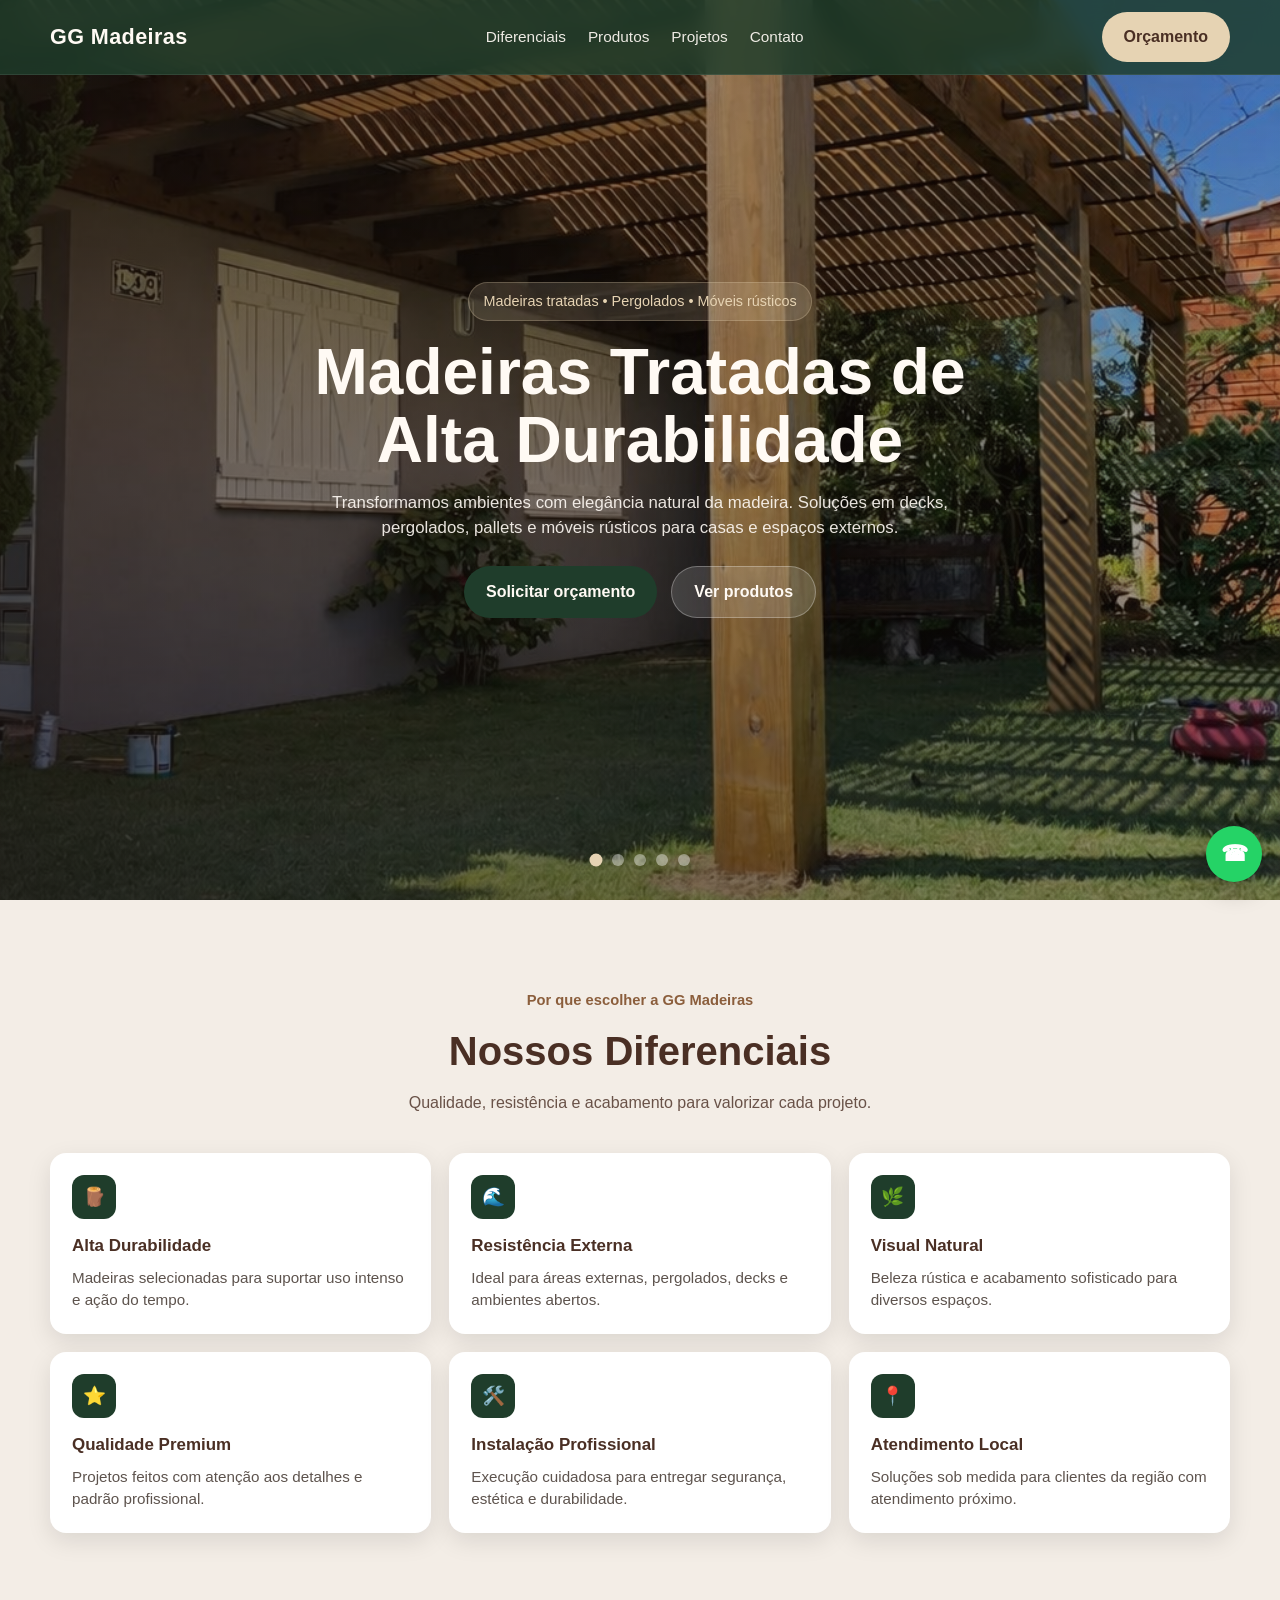
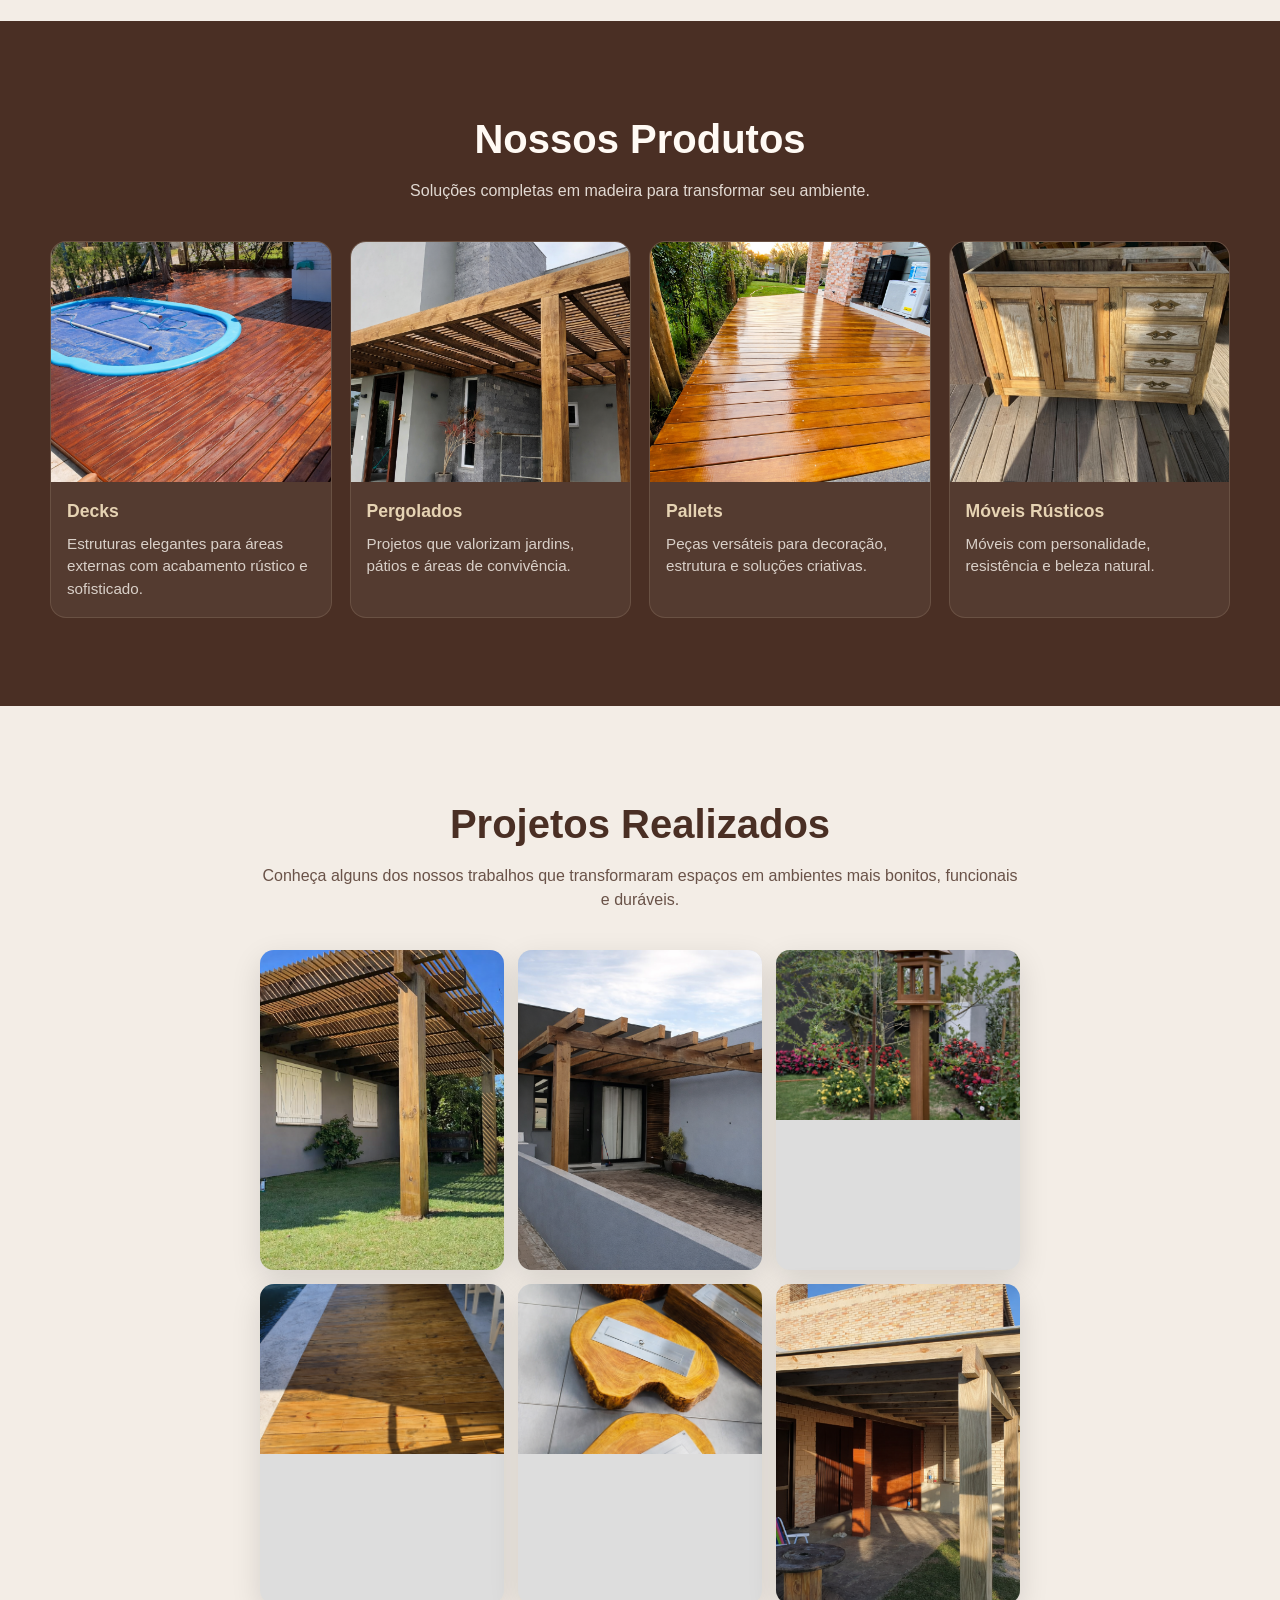
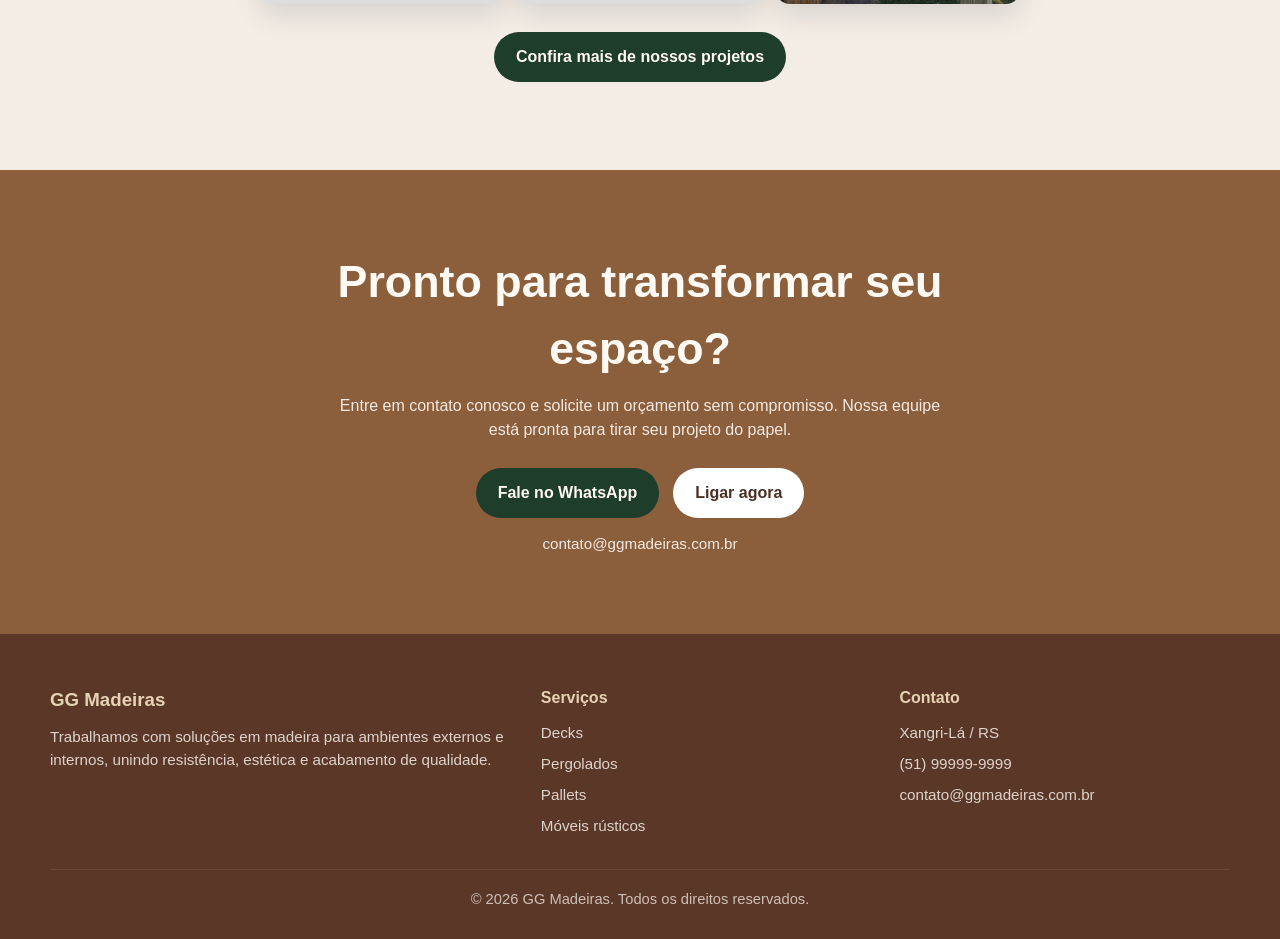
==== index.html @ 4f904985 "first commit" ====
<!doctype html>
<html lang="pt-BR">
  <head>
    <meta charset="UTF-8" />
    <meta name="viewport" content="width=device-width, initial-scale=1.0" />
    <title>GG Madeiras</title>
    <meta
      name="description"
      content="GG Madeiras - Madeiras tratadas, pergolados, pallets, móveis rústicos e projetos personalizados."
    />
    <link rel="stylesheet" href="style.css" />
  </head>
  <body>
    <header class="topbar">
      <div class="container nav">
        <a href="#" class="logo">GG Madeiras</a>

        <nav class="menu">
          <a href="#diferenciais">Diferenciais</a>
          <a href="#produtos">Produtos</a>
          <a href="#projetos">Projetos</a>
          <a href="#contato">Contato</a>
        </nav>

        <a
          class="btn btn-nav"
          href="https://wa.me/5551999999999"
          target="_blank"
          rel="noopener noreferrer"
        >
          Orçamento
        </a>
      </div>
    </header>

    <main>
      <!-- HERO / CARROSSEL -->
      <section class="hero">
        <div class="hero-carousel">
          <div class="hero-slide active">
            <img src="img/pergolado1.png" alt="Pergolado GG Madeiras 1" />
          </div>

          <div class="hero-slide">
            <img src="img/pergolado2.png" alt="Pergolado GG Madeiras 2" />
          </div>

          <div class="hero-slide">
            <img src="img/pergolado3.png" alt="Pergolado GG Madeiras 3" />
          </div>

          <div class="hero-slide">
            <img
              src="img/casaPassarinho.png"
              alt="Casa de passarinho em madeira"
            />
          </div>

          <div class="hero-slide">
            <img src="img/movel1.png" alt="Móvel rústico de madeira" />
          </div>

          <div class="hero-overlay"></div>

          <div class="hero-content container">
            <span class="hero-badge"
              >Madeiras tratadas • Pergolados • Móveis rústicos</span
            >
            <h1>Madeiras Tratadas de Alta Durabilidade</h1>
            <p>
              Transformamos ambientes com elegância natural da madeira. Soluções
              em decks, pergolados, pallets e móveis rústicos para casas e
              espaços externos.
            </p>

            <div class="hero-actions">
              <a
                href="https://wa.me/5551999999999"
                target="_blank"
                rel="noopener noreferrer"
                class="btn btn-primary"
              >
                Solicitar orçamento
              </a>

              <a href="#produtos" class="btn btn-secondary"> Ver produtos </a>
            </div>
          </div>

          <div class="hero-dots">
            <button
              class="dot active"
              data-slide="0"
              aria-label="Slide 1"
            ></button>
            <button class="dot" data-slide="1" aria-label="Slide 2"></button>
            <button class="dot" data-slide="2" aria-label="Slide 3"></button>
            <button class="dot" data-slide="3" aria-label="Slide 4"></button>
            <button class="dot" data-slide="4" aria-label="Slide 5"></button>
          </div>
        </div>
      </section>

      <!-- DIFERENCIAIS -->
      <section class="section section-light" id="diferenciais">
        <div class="container">
          <div class="section-heading">
            <span class="section-kicker">Por que escolher a GG Madeiras</span>
            <h2>Nossos Diferenciais</h2>
            <p>
              Qualidade, resistência e acabamento para valorizar cada projeto.
            </p>
          </div>

          <div class="features-grid">
            <article class="feature-card">
              <div class="feature-icon">🪵</div>
              <h3>Alta Durabilidade</h3>
              <p>
                Madeiras selecionadas para suportar uso intenso e ação do tempo.
              </p>
            </article>

            <article class="feature-card">
              <div class="feature-icon">🌊</div>
              <h3>Resistência Externa</h3>
              <p>
                Ideal para áreas externas, pergolados, decks e ambientes
                abertos.
              </p>
            </article>

            <article class="feature-card">
              <div class="feature-icon">🌿</div>
              <h3>Visual Natural</h3>
              <p>
                Beleza rústica e acabamento sofisticado para diversos espaços.
              </p>
            </article>

            <article class="feature-card">
              <div class="feature-icon">⭐</div>
              <h3>Qualidade Premium</h3>
              <p>
                Projetos feitos com atenção aos detalhes e padrão profissional.
              </p>
            </article>

            <article class="feature-card">
              <div class="feature-icon">🛠️</div>
              <h3>Instalação Profissional</h3>
              <p>
                Execução cuidadosa para entregar segurança, estética e
                durabilidade.
              </p>
            </article>

            <article class="feature-card">
              <div class="feature-icon">📍</div>
              <h3>Atendimento Local</h3>
              <p>
                Soluções sob medida para clientes da região com atendimento
                próximo.
              </p>
            </article>
          </div>
        </div>
      </section>

      <!-- PRODUTOS -->
      <section class="section section-dark" id="produtos">
        <div class="container">
          <div class="section-heading section-heading-light">
            <h2>Nossos Produtos</h2>
            <p>Soluções completas em madeira para transformar seu ambiente.</p>
          </div>

          <div class="products-grid">
            <article class="product-card">
              <img src="img/palete4.png" alt="Decks de madeira" />
              <div class="product-card-content">
                <h3>Decks</h3>
                <p>
                  Estruturas elegantes para áreas externas com acabamento
                  rústico e sofisticado.
                </p>
              </div>
            </article>

            <article class="product-card">
              <img src="img/pergolado4.png" alt="Pergolados de madeira" />
              <div class="product-card-content">
                <h3>Pergolados</h3>
                <p>
                  Projetos que valorizam jardins, pátios e áreas de convivência.
                </p>
              </div>
            </article>

            <article class="product-card">
              <img
                src="img/palete2.png"
                alt="Pallets e estruturas em madeira"
              />
              <div class="product-card-content">
                <h3>Pallets</h3>
                <p>
                  Peças versáteis para decoração, estrutura e soluções
                  criativas.
                </p>
              </div>
            </article>

            <article class="product-card">
              <img src="img/movel3.png" alt="Móveis rústicos de madeira" />
              <div class="product-card-content">
                <h3>Móveis Rústicos</h3>
                <p>Móveis com personalidade, resistência e beleza natural.</p>
              </div>
            </article>
          </div>
        </div>
      </section>

      <!-- PROJETOS -->
      <section class="section section-light" id="projetos">
        <div class="container">
          <div class="section-heading">
            <h2>Projetos Realizados</h2>
            <p>
              Conheça alguns dos nossos trabalhos que transformaram espaços em
              ambientes mais bonitos, funcionais e duráveis.
            </p>
          </div>

          <div class="projects-masonry">
            <div class="project-item tall">
              <img src="img/pergolado1.png" alt="Projeto pergolado 1" />
            </div>

            <div class="project-item tall">
              <img src="img/pergolado2.png" alt="Projeto pergolado 2" />
            </div>

            <div class="project-item">
              <img
                src="img/casaPassarinho.png"
                alt="Casa de passarinho em madeira"
              />
            </div>

            <div class="project-item">
              <img src="img/palete1.png" alt="Projeto com pallets em madeira" />
            </div>

            <div class="project-item">
              <img src="img/movel2.png" alt="Móvel rústico em madeira" />
            </div>

            <div class="project-item tall">
              <img src="img/pergolado3.png" alt="Projeto pergolado 3" />
            </div>
          </div>

          <div class="projects-more">
            <a href="projetos.html" class="btn btn-primary">
              Confira mais de nossos projetos
            </a>
          </div>
        </div>
      </section>

      <!-- CTA -->
      <section class="cta-section" id="contato">
        <div class="container cta-box">
          <h2>Pronto para transformar seu espaço?</h2>
          <p>
            Entre em contato conosco e solicite um orçamento sem compromisso.
            Nossa equipe está pronta para tirar seu projeto do papel.
          </p>

          <div class="cta-actions">
            <a
              href="https://wa.me/5551999999999"
              target="_blank"
              rel="noopener noreferrer"
              class="btn btn-whatsapp"
            >
              Fale no WhatsApp
            </a>

            <a href="mailto:contato@ggmadeiras.com.br" class="btn btn-light">
              Ligar agora
            </a>
          </div>

          <span class="cta-mini">contato@ggmadeiras.com.br</span>
        </div>
      </section>
    </main>

    <footer class="footer">
      <div class="container footer-grid">
        <div>
          <h3>GG Madeiras</h3>
          <p>
            Trabalhamos com soluções em madeira para ambientes externos e
            internos, unindo resistência, estética e acabamento de qualidade.
          </p>
        </div>

        <div>
          <h4>Serviços</h4>
          <ul>
            <li>Decks</li>
            <li>Pergolados</li>
            <li>Pallets</li>
            <li>Móveis rústicos</li>
          </ul>
        </div>

        <div>
          <h4>Contato</h4>
          <ul>
            <li>Xangri-Lá / RS</li>
            <li>(51) 99999-9999</li>
            <li>contato@ggmadeiras.com.br</li>
          </ul>
        </div>
      </div>

      <div class="container footer-bottom">
        <p>© 2026 GG Madeiras. Todos os direitos reservados.</p>
      </div>
    </footer>

    <a
      href="https://wa.me/5551999999999"
      target="_blank"
      rel="noopener noreferrer"
      class="whatsapp-float"
      aria-label="Falar no WhatsApp"
    >
      ☎
    </a>

    <script src="script.js"></script>
  </body>
</html>
---- style.css ----
:root {
  --brown-dark: #4a2f24;
  --cream-light: #f3ede6;
  --green-dark: #1f3d2b;
  --brown-medium: #8b5e3c;
  --cream-warm: #e6d3b3;

  --text-dark: #2f221b;
  --text-light: #fffaf4;
  --shadow-soft: 0 10px 30px rgba(0, 0, 0, 0.12);
  --shadow-card: 0 8px 24px rgba(0, 0, 0, 0.1);
  --radius-lg: 24px;
  --radius-md: 16px;
  --radius-sm: 12px;
  --container: 1180px;
}

* {
  margin: 0;
  padding: 0;
  box-sizing: border-box;
}

html {
  scroll-behavior: smooth;
}

body {
  font-family: Arial, Helvetica, sans-serif;
  background: var(--cream-light);
  color: var(--text-dark);
  line-height: 1.5;
}

img {
  display: block;
  width: 100%;
}

a {
  text-decoration: none;
  color: inherit;
}

ul {
  list-style: none;
}

.container {
  width: min(100% - 32px, var(--container));
  margin: 0 auto;
}

/* TOPO */
.topbar {
  position: fixed;
  top: 0;
  left: 0;
  width: 100%;
  z-index: 50;
  background: rgba(31, 61, 43, 0.82);
  backdrop-filter: blur(10px);
  border-bottom: 1px solid rgba(255, 255, 255, 0.08);
}

.nav {
  min-height: 74px;
  display: flex;
  align-items: center;
  justify-content: space-between;
  gap: 18px;
}

.logo {
  font-size: 1.35rem;
  font-weight: 800;
  color: var(--text-light);
  letter-spacing: 0.4px;
}

.menu {
  display: flex;
  align-items: center;
  gap: 22px;
}

.menu a {
  color: rgba(255, 250, 244, 0.92);
  font-size: 0.96rem;
  transition: 0.25s ease;
}

.menu a:hover {
  color: var(--cream-warm);
}

.btn {
  display: inline-flex;
  align-items: center;
  justify-content: center;
  padding: 13px 22px;
  border-radius: 999px;
  font-weight: 700;
  transition: 0.25s ease;
  border: none;
  cursor: pointer;
}

.btn-nav {
  background: var(--cream-warm);
  color: var(--brown-dark);
}

.btn-nav:hover {
  transform: translateY(-2px);
}

/* HERO */
.hero {
  position: relative;
}

.hero-carousel {
  position: relative;
  height: 100vh;
  min-height: 760px;
  overflow: hidden;
  background: var(--brown-dark);
}

.hero-slide {
  position: absolute;
  inset: 0;
  opacity: 0;
  transition: opacity 1s ease;
}

.hero-slide.active {
  opacity: 1;
  z-index: 1;
}

.hero-slide img {
  width: 100%;
  height: 100%;
  object-fit: cover;
}

.hero-overlay {
  position: absolute;
  inset: 0;
  z-index: 2;
  background:
    linear-gradient(to right, rgba(30, 16, 10, 0.55), rgba(30, 16, 10, 0.15)),
    linear-gradient(to top, rgba(0, 0, 0, 0.28), rgba(0, 0, 0, 0.1));
}

.hero-content {
  position: relative;
  z-index: 3;
  height: 100%;
  display: flex;
  flex-direction: column;
  justify-content: center;
  align-items: center;
  color: var(--text-light);
  text-align: center;
}

.hero-badge {
  display: inline-block;
  margin-bottom: 18px;
  padding: 8px 14px;
  border-radius: 999px;
  background: rgba(230, 211, 179, 0.16);
  border: 1px solid rgba(230, 211, 179, 0.25);
  color: var(--cream-warm);
  font-size: 0.9rem;
}

.hero-content h1 {
  font-size: clamp(2.1rem, 5vw, 4rem);
  line-height: 1.05;
  max-width: 760px;
  margin-bottom: 16px;
  font-weight: 800;
}

.hero-content p {
  max-width: 640px;
  font-size: 1.05rem;
  color: rgba(255, 250, 244, 0.9);
  margin-bottom: 26px;
}

.hero-actions {
  display: flex;
  gap: 14px;
  flex-wrap: wrap;
  justify-content: center;
}

.btn-primary {
  background: var(--green-dark);
  color: var(--text-light);
}

.btn-primary:hover {
  background: #163021;
  transform: translateY(-2px);
}

.btn-secondary {
  background: rgba(255, 255, 255, 0.14);
  color: var(--text-light);
  border: 1px solid rgba(255, 255, 255, 0.28);
}

.btn-secondary:hover {
  background: rgba(255, 255, 255, 0.2);
}

.hero-dots {
  position: absolute;
  z-index: 4;
  left: 50%;
  bottom: 34px;
  transform: translateX(-50%);
  display: flex;
  gap: 10px;
}

.dot {
  width: 12px;
  height: 12px;
  border-radius: 50%;
  border: none;
  background: rgba(255, 255, 255, 0.4);
  cursor: pointer;
  transition: 0.25s ease;
}

.dot.active {
  background: var(--cream-warm);
  transform: scale(1.08);
}

/* SEÇÕES */
.section {
  padding: 88px 0;
}

.section-light {
  background: var(--cream-light);
}

.section-dark {
  background: var(--brown-dark);
}

.section-heading {
  text-align: center;
  max-width: 760px;
  margin: 0 auto 38px;
}

.section-heading h2 {
  font-size: clamp(1.8rem, 4vw, 2.5rem);
  color: var(--brown-dark);
  margin-bottom: 10px;
}

.section-heading p {
  color: rgba(74, 47, 36, 0.82);
  font-size: 1rem;
}

.section-kicker {
  display: inline-block;
  margin-bottom: 10px;
  color: var(--brown-medium);
  font-weight: 700;
  font-size: 0.92rem;
}

.section-heading-light h2,
.section-heading-light p {
  color: var(--text-light);
}

.section-heading-light p {
  color: rgba(255, 250, 244, 0.84);
}

/* DIFERENCIAIS */
.features-grid {
  display: grid;
  grid-template-columns: repeat(3, 1fr);
  gap: 18px;
}

.feature-card {
  background: #ffffff;
  border-radius: var(--radius-md);
  padding: 22px;
  box-shadow: var(--shadow-card);
}

.feature-icon {
  width: 44px;
  height: 44px;
  border-radius: 12px;
  display: grid;
  place-items: center;
  background: var(--green-dark);
  color: white;
  font-size: 1.15rem;
  margin-bottom: 14px;
}

.feature-card h3 {
  font-size: 1.06rem;
  color: var(--brown-dark);
  margin-bottom: 8px;
}

.feature-card p {
  font-size: 0.95rem;
  color: rgba(47, 34, 27, 0.78);
}

/* PRODUTOS */
.products-grid {
  display: grid;
  grid-template-columns: repeat(4, 1fr);
  gap: 18px;
}

.product-card {
  background: rgba(255, 255, 255, 0.06);
  border-radius: var(--radius-md);
  overflow: hidden;
  border: 1px solid rgba(230, 211, 179, 0.14);
  transition: 0.3s ease;
}

.product-card:hover {
  transform: translateY(-6px);
  box-shadow: 0 14px 30px rgba(0, 0, 0, 0.18);
}

.product-card img {
  height: 240px;
  object-fit: cover;
}

.product-card-content {
  padding: 16px;
}

.product-card h3 {
  color: var(--cream-warm);
  margin-bottom: 8px;
  font-size: 1.1rem;
}

.product-card p {
  color: rgba(255, 250, 244, 0.78);
  font-size: 0.95rem;
}

/* PROJETOS */
.projects-masonry {
  display: grid;
  grid-template-columns: repeat(3, 1fr);
  gap: 14px;
  max-width: 760px;
  margin: 0 auto;
}

.project-item {
  border-radius: 14px;
  overflow: hidden;
  box-shadow: var(--shadow-soft);
  background: #ddd;
}

.project-item img {
  height: 170px;
  object-fit: cover;
  transition: 0.35s ease;
}

.project-item.tall img {
  height: 320px;
}

.project-item:hover img {
  transform: scale(1.04);
}

/* CTA */
.cta-section {
  background: var(--brown-medium);
  padding: 78px 0;
}

.cta-box {
  text-align: center;
  color: var(--text-light);
  max-width: 760px;
}

.cta-box h2 {
  font-size: clamp(1.9rem, 4vw, 2.8rem);
  margin-bottom: 12px;
}

.cta-box p {
  color: rgba(255, 250, 244, 0.9);
  max-width: 620px;
  margin: 0 auto 26px;
}

.cta-actions {
  display: flex;
  gap: 14px;
  justify-content: center;
  flex-wrap: wrap;
  margin-bottom: 14px;
}

.btn-whatsapp {
  background: var(--green-dark);
  color: var(--text-light);
}

.btn-whatsapp:hover {
  background: #163021;
}

.btn-light {
  background: #fff;
  color: var(--brown-dark);
}

.cta-mini {
  display: inline-block;
  font-size: 0.95rem;
  color: rgba(255, 250, 244, 0.9);
}

/* FOOTER */
.footer {
  background: #5b3727;
  color: rgba(255, 250, 244, 0.9);
  padding: 52px 0 20px;
}

.footer-grid {
  display: grid;
  grid-template-columns: 1.4fr 1fr 1fr;
  gap: 28px;
  margin-bottom: 24px;
}

.footer h3,
.footer h4 {
  color: var(--cream-warm);
  margin-bottom: 12px;
}

.footer p,
.footer li {
  color: rgba(255, 250, 244, 0.8);
  font-size: 0.95rem;
  margin-bottom: 8px;
}

.footer-bottom {
  border-top: 1px solid rgba(255, 255, 255, 0.08);
  padding-top: 18px;
  text-align: center;
}

.footer-bottom p {
  font-size: 0.92rem;
  color: rgba(255, 250, 244, 0.7);
}

/* WHATS */
.whatsapp-float {
  position: fixed;
  right: 18px;
  bottom: 18px;
  width: 56px;
  height: 56px;
  border-radius: 50%;
  background: #25d366;
  color: white;
  display: grid;
  place-items: center;
  font-size: 1.35rem;
  font-weight: 800;
  box-shadow: 0 10px 24px rgba(0, 0, 0, 0.22);
  z-index: 60;
}

/* RESPONSIVO */
@media (max-width: 1024px) {
  .products-grid {
    grid-template-columns: repeat(2, 1fr);
  }

  .features-grid {
    grid-template-columns: repeat(2, 1fr);
  }

  .footer-grid {
    grid-template-columns: 1fr 1fr;
  }
}

@media (max-width: 820px) {
  .menu {
    display: none;
  }

  .hero-carousel {
    min-height: 680px;
  }

  .hero-content {
    padding-top: 70px;
  }

  .section {
    padding: 72px 0;
  }

  .projects-masonry {
    grid-template-columns: repeat(2, 1fr);
    max-width: 100%;
  }

  .project-item.tall img {
    height: 240px;
  }

  .project-item img {
    height: 160px;
  }
}

@media (max-width: 640px) {
  .container {
    width: min(100% - 22px, var(--container));
  }

  .nav {
    min-height: 66px;
  }

  .logo {
    font-size: 1.12rem;
  }

  .btn-nav {
    padding: 10px 14px;
    font-size: 0.88rem;
  }

  .hero-carousel {
    height: 100svh;
    min-height: 620px;
  }

  .hero-badge {
    font-size: 0.78rem;
    padding: 7px 12px;
  }

  .hero-content h1 {
    font-size: 2rem;
  }

  .hero-content p {
    font-size: 0.95rem;
    max-width: 95%;
  }

  .hero-actions {
    flex-direction: column;
    width: 100%;
    max-width: 280px;
  }

  .hero-actions .btn {
    width: 100%;
  }

  .hero-dots {
    bottom: 22px;
  }

  .features-grid,
  .products-grid,
  .footer-grid,
  .projects-masonry {
    grid-template-columns: 1fr;
  }

  .feature-card,
  .product-card {
    border-radius: 14px;
  }

  .product-card img {
    height: 220px;
  }

  .project-item img,
  .project-item.tall img {
    height: 220px;
  }

  .cta-actions {
    flex-direction: column;
    max-width: 280px;
    margin: 0 auto 14px;
  }

  .cta-actions .btn {
    width: 100%;
  }

  .footer {
    padding-bottom: 90px;
  }
}

/* BOTÃO ABAIXO DOS PROJETOS NA LANDING */
.projects-more {
  margin-top: 28px;
  display: flex;
  justify-content: center;
}

/* PÁGINA DE PROJETOS */
.projects-page {
  padding-top: 74px;
}

.projects-hero {
  position: relative;
  min-height: 420px;
  display: flex;
  align-items: center;
  background:
    linear-gradient(rgba(31, 61, 43, 0.55), rgba(31, 61, 43, 0.55)),
    url("img/pergolado4.jpg") center/cover no-repeat;
}

.projects-hero-overlay {
  position: absolute;
  inset: 0;
  background: linear-gradient(
    to right,
    rgba(74, 47, 36, 0.3),
    rgba(74, 47, 36, 0.15)
  );
}

.projects-hero-content {
  position: relative;
  z-index: 2;
  color: var(--text-light);
  text-align: center;
}

.projects-hero-content h1 {
  font-size: clamp(2.2rem, 5vw, 4rem);
  margin-bottom: 12px;
}

.projects-hero-content p {
  max-width: 680px;
  margin: 0 auto 24px;
  color: rgba(255, 250, 244, 0.92);
  font-size: 1rem;
}

.gallery-grid {
  display: grid;
  grid-template-columns: repeat(4, 1fr);
  gap: 18px;
}

.gallery-card {
  border-radius: 16px;
  overflow: hidden;
  background: #fff;
  box-shadow: var(--shadow-card);
  transition: 0.3s ease;
}

.gallery-card:hover {
  transform: translateY(-6px);
}

.gallery-card img {
  width: 100%;
  height: 260px;
  object-fit: cover;
}

@media (max-width: 1024px) {
  .gallery-grid {
    grid-template-columns: repeat(3, 1fr);
  }
}

@media (max-width: 820px) {
  .projects-page {
    padding-top: 66px;
  }

  .projects-hero {
    min-height: 360px;
  }

  .gallery-grid {
    grid-template-columns: repeat(2, 1fr);
  }
}

@media (max-width: 640px) {
  .projects-hero {
    min-height: 320px;
  }

  .projects-hero-content h1 {
    font-size: 2rem;
  }

  .projects-hero-content p {
    font-size: 0.95rem;
  }

  .gallery-grid {
    grid-template-columns: 1fr;
    gap: 16px;
  }

  .gallery-card img {
    height: 220px;
  }
}
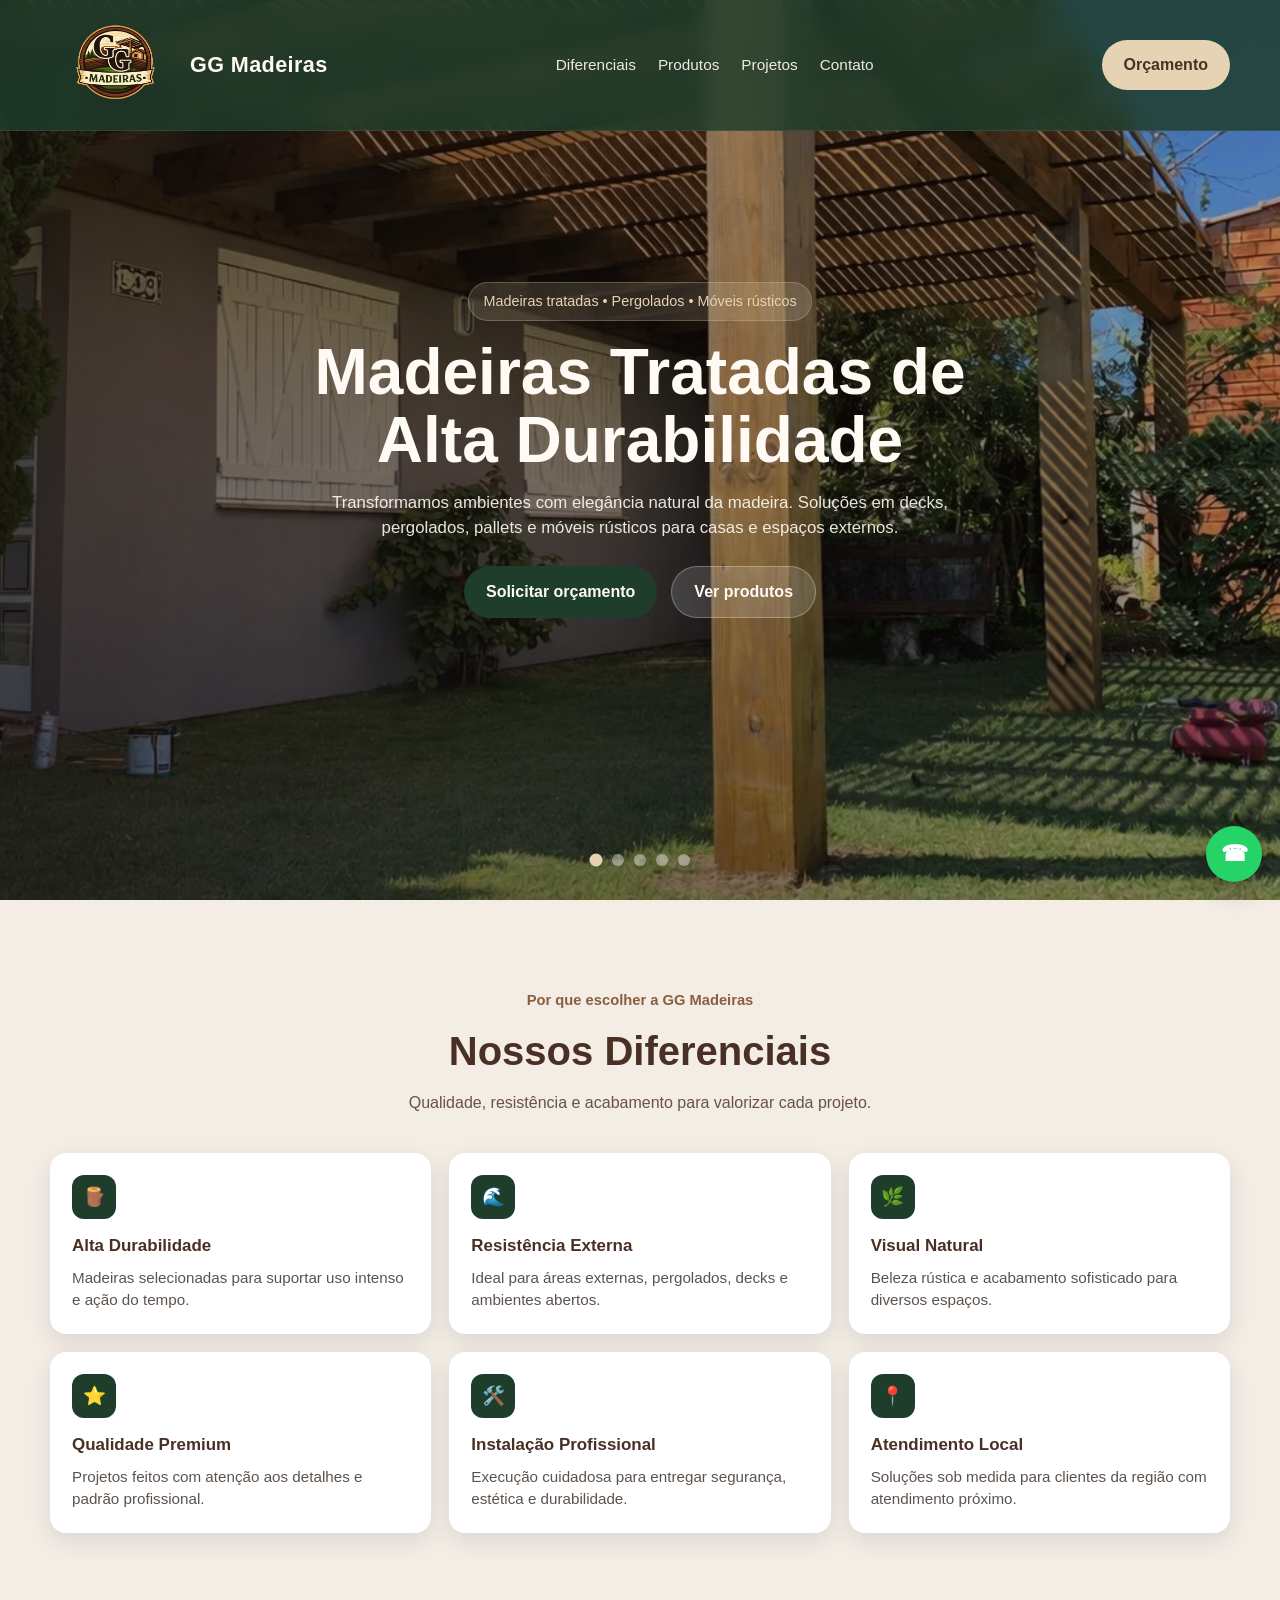
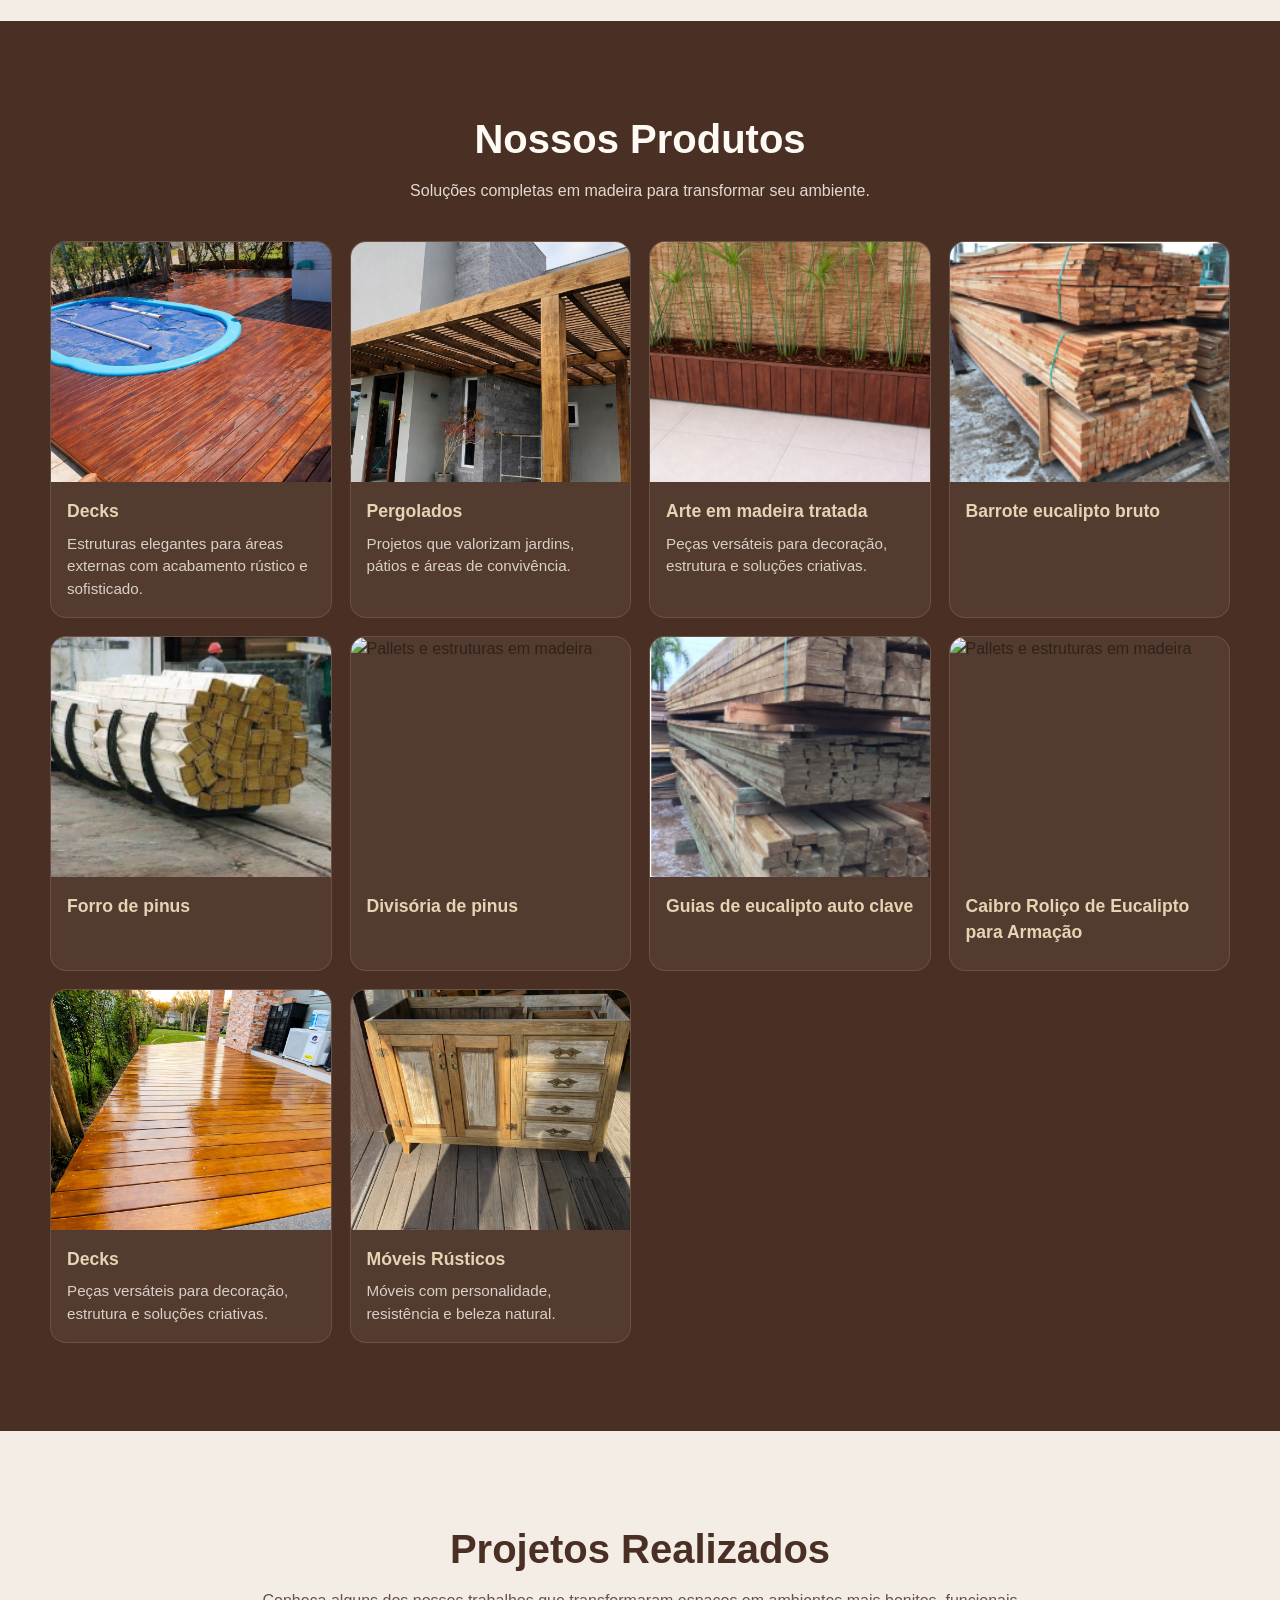
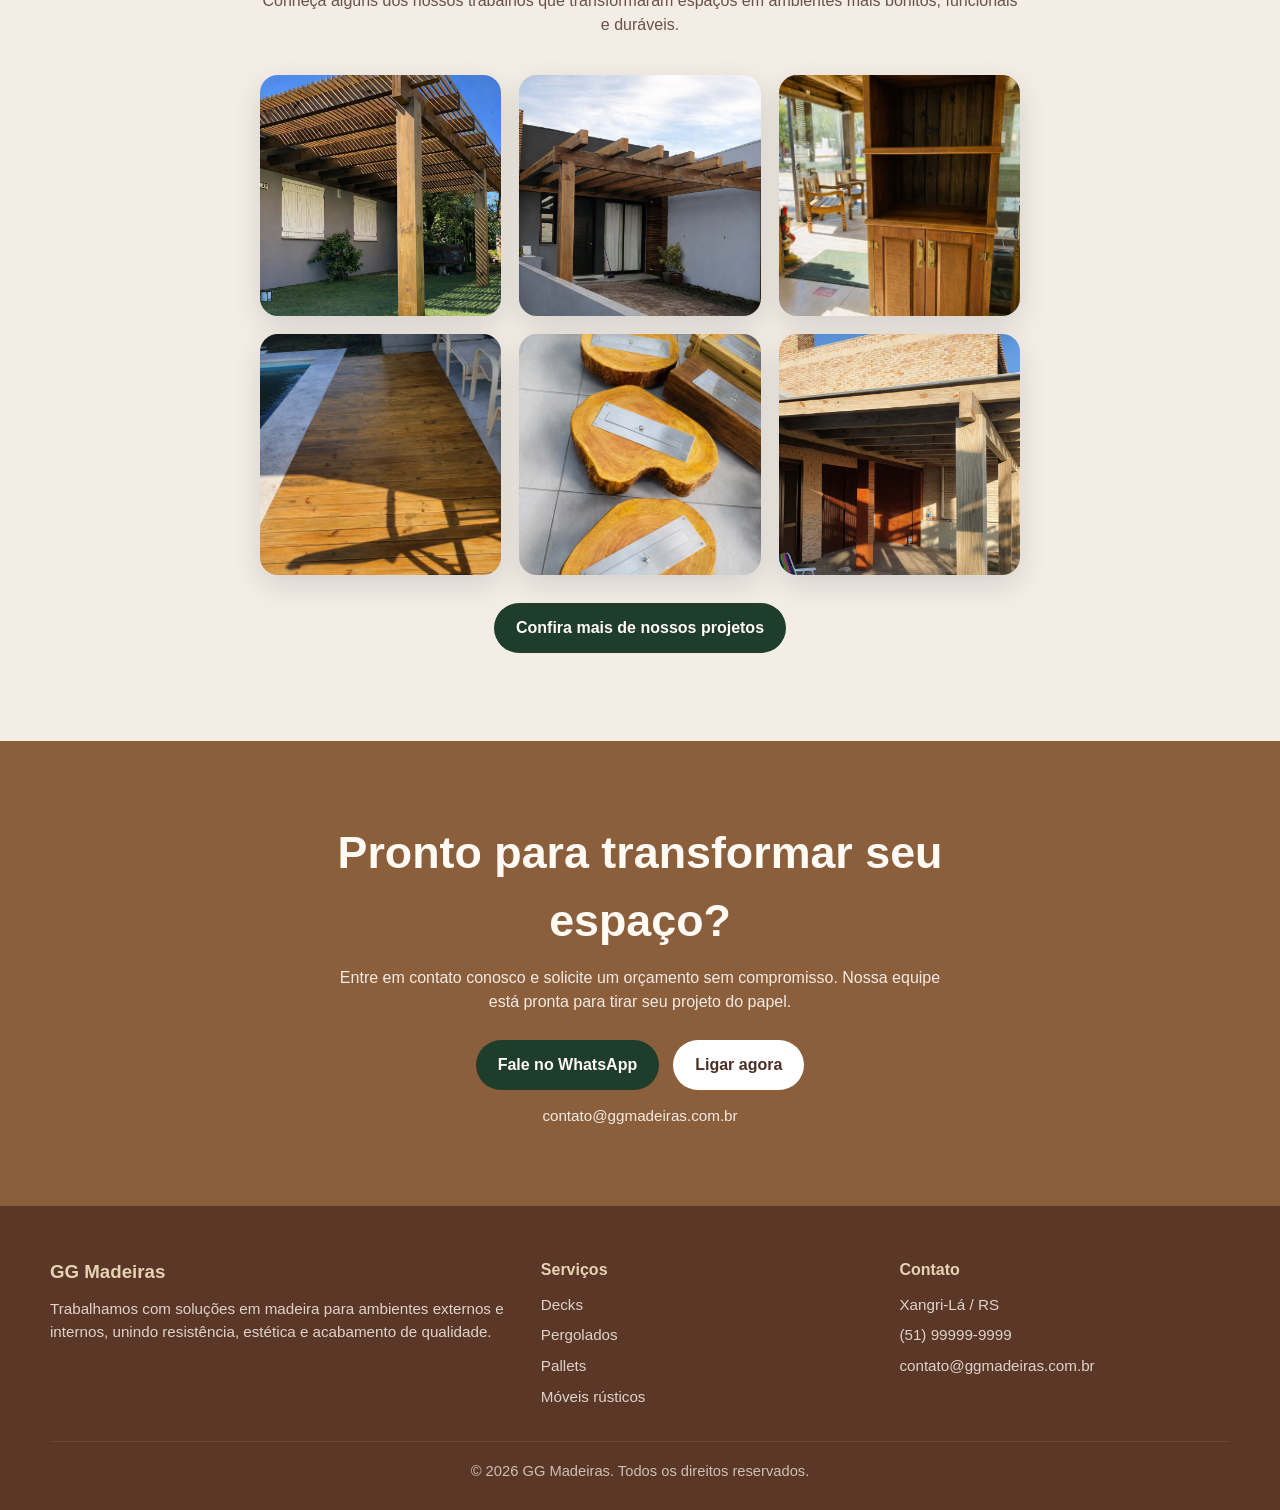
==== commit 4d4a8462: "manutenção de ux/ui" ====
--- a/index.html
+++ b/index.html
@@ -3,17 +3,21 @@
   <head>
     <meta charset="UTF-8" />
     <meta name="viewport" content="width=device-width, initial-scale=1.0" />
-    <title>GG Madeiras</title>
+    <title>GG Madeiras - Xangri-Lá</title>
     <meta
       name="description"
       content="GG Madeiras - Madeiras tratadas, pergolados, pallets, móveis rústicos e projetos personalizados."
     />
     <link rel="stylesheet" href="style.css" />
+    <link rel="icon" type="image/png" href="img/logoPNG.png" />
   </head>
   <body>
     <header class="topbar">
       <div class="container nav">
-        <a href="#" class="logo">GG Madeiras</a>
+        <a href="#" class="logo">
+          <img src="img/logoPNG.png" alt="Logo GG Madeiras" />
+          <span>GG Madeiras</span>
+        </a>
 
         <nav class="menu">
           <a href="#diferenciais">Diferenciais</a>
@@ -199,11 +203,80 @@
 
             <article class="product-card">
               <img
+                src="img/produto1.png"
+                alt="Pallets e estruturas em madeira"
+              />
+              <div class="product-card-content">
+                <h3>Arte em madeira tratada</h3>
+                <p>
+                  Peças versáteis para decoração, estrutura e soluções
+                  criativas.
+                </p>
+              </div>
+            </article>
+
+            <article class="product-card">
+              <img
+                src="img/produto2.png"
+                alt="Pallets e estruturas em madeira"
+              />
+              <div class="product-card-content">
+                <h3>Barrote eucalipto bruto</h3>
+                <p></p>
+              </div>
+            </article>
+
+            <article class="product-card">
+              <img
+                src="img/produto3.png"
+                alt="Pallets e estruturas em madeira"
+              />
+              <div class="product-card-content">
+                <h3>Forro de pinus</h3>
+                <p></p>
+              </div>
+            </article>
+
+            <article class="product-card">
+              <img
+                src="img/produto4.png"
+                alt="Pallets e estruturas em madeira"
+              />
+              <div class="product-card-content">
+                <h3>Divisória de pinus</h3>
+                <p></p>
+              </div>
+            </article>
+
+            <article class="product-card">
+              <img
+                src="img/produto5.png"
+                alt="Pallets e estruturas em madeira"
+              />
+              <div class="product-card-content">
+                <h3>Guias de eucalipto auto clave</h3>
+                <p></p>
+              </div>
+            </article>
+
+            <article class="product-card">
+              <img
+                src="img/produto6.png"
+                alt="Pallets e estruturas em madeira"
+              />
+              <div class="product-card-content">
+                <h3>Caibro Roliço de Eucalipto para Armação</h3>
+                <p></p>
+              </div>
+            </article>
+
+            <article class="product-card">
+              <img
                 src="img/palete2.png"
                 alt="Pallets e estruturas em madeira"
               />
               <div class="product-card-content">
-                <h3>Pallets</h3>
+                <h3>Decks</h3>
                 <p>
                   Peças versáteis para decoração, estrutura e soluções
                   criativas.
@@ -244,8 +317,8 @@
 
             <div class="project-item">
               <img
-                src="img/casaPassarinho.png"
-                alt="Casa de passarinho em madeira"
+                src="img/movel1.png"
+                alt="Móvel rústico em madeira com acabamento natural"
               />
             </div>
 
--- a/style.css
+++ b/style.css
@@ -373,30 +373,41 @@
 .projects-masonry {
   display: grid;
   grid-template-columns: repeat(3, 1fr);
-  gap: 14px;
+  gap: 18px;
   max-width: 760px;
   margin: 0 auto;
 }
 
 .project-item {
-  border-radius: 14px;
+  border-radius: 18px;
   overflow: hidden;
   box-shadow: var(--shadow-soft);
   background: #ddd;
+  aspect-ratio: 1 / 1;
 }
 
 .project-item img {
-  height: 170px;
+  width: 100%;
+  height: 100%;
   object-fit: cover;
-  transition: 0.35s ease;
+  transition: transform 0.35s ease;
+}
+
+.project-item:hover img {
+  transform: scale(1.05);
 }
 
 .project-item.tall img {
-  height: 320px;
+  height: 300px;
+}
+
+.project-item:hover {
+  transform: translateY(-6px) rotate(-1deg);
+  box-shadow: 0 18px 34px rgba(0, 0, 0, 0.18);
 }
 
 .project-item:hover img {
-  transform: scale(1.04);
+  transform: scale(1.02);
 }
 
 /* CTA */
@@ -653,12 +664,12 @@
 
 .projects-hero {
   position: relative;
-  min-height: 420px;
+  min-height: 520px;
   display: flex;
   align-items: center;
   background:
-    linear-gradient(rgba(31, 61, 43, 0.55), rgba(31, 61, 43, 0.55)),
-    url("img/pergolado4.jpg") center/cover no-repeat;
+    linear-gradient(rgba(31, 61, 43, 0.42), rgba(31, 61, 43, 0.42)),
+    url("img/palete8.png") center center/cover no-repeat;
 }
 
 .projects-hero-overlay {
@@ -666,8 +677,8 @@
   inset: 0;
   background: linear-gradient(
     to right,
-    rgba(74, 47, 36, 0.3),
-    rgba(74, 47, 36, 0.15)
+    rgba(74, 47, 36, 0.18),
+    rgba(74, 47, 36, 0.08)
   );
 }
 
@@ -756,3 +767,43 @@
     height: 220px;
   }
 }
+
+.projects-category {
+  margin-top: 56px;
+}
+
+.projects-category:first-of-type {
+  margin-top: 0;
+}
+
+.category-header {
+  margin-bottom: 20px;
+  text-align: left;
+}
+
+.category-header h3 {
+  font-size: 1.7rem;
+  color: var(--brown-dark);
+  margin-bottom: 6px;
+}
+
+.category-header p {
+  color: rgba(74, 47, 36, 0.8);
+  font-size: 0.98rem;
+}
+
+.logo {
+  display: flex;
+  align-items: center;
+  gap: 10px;
+  font-size: 1.35rem;
+  font-weight: 800;
+  color: var(--text-light);
+}
+
+.logo img {
+  width: 130px;
+  height: 130px;
+  border-radius: 50%;
+  object-fit: cover;
+}
